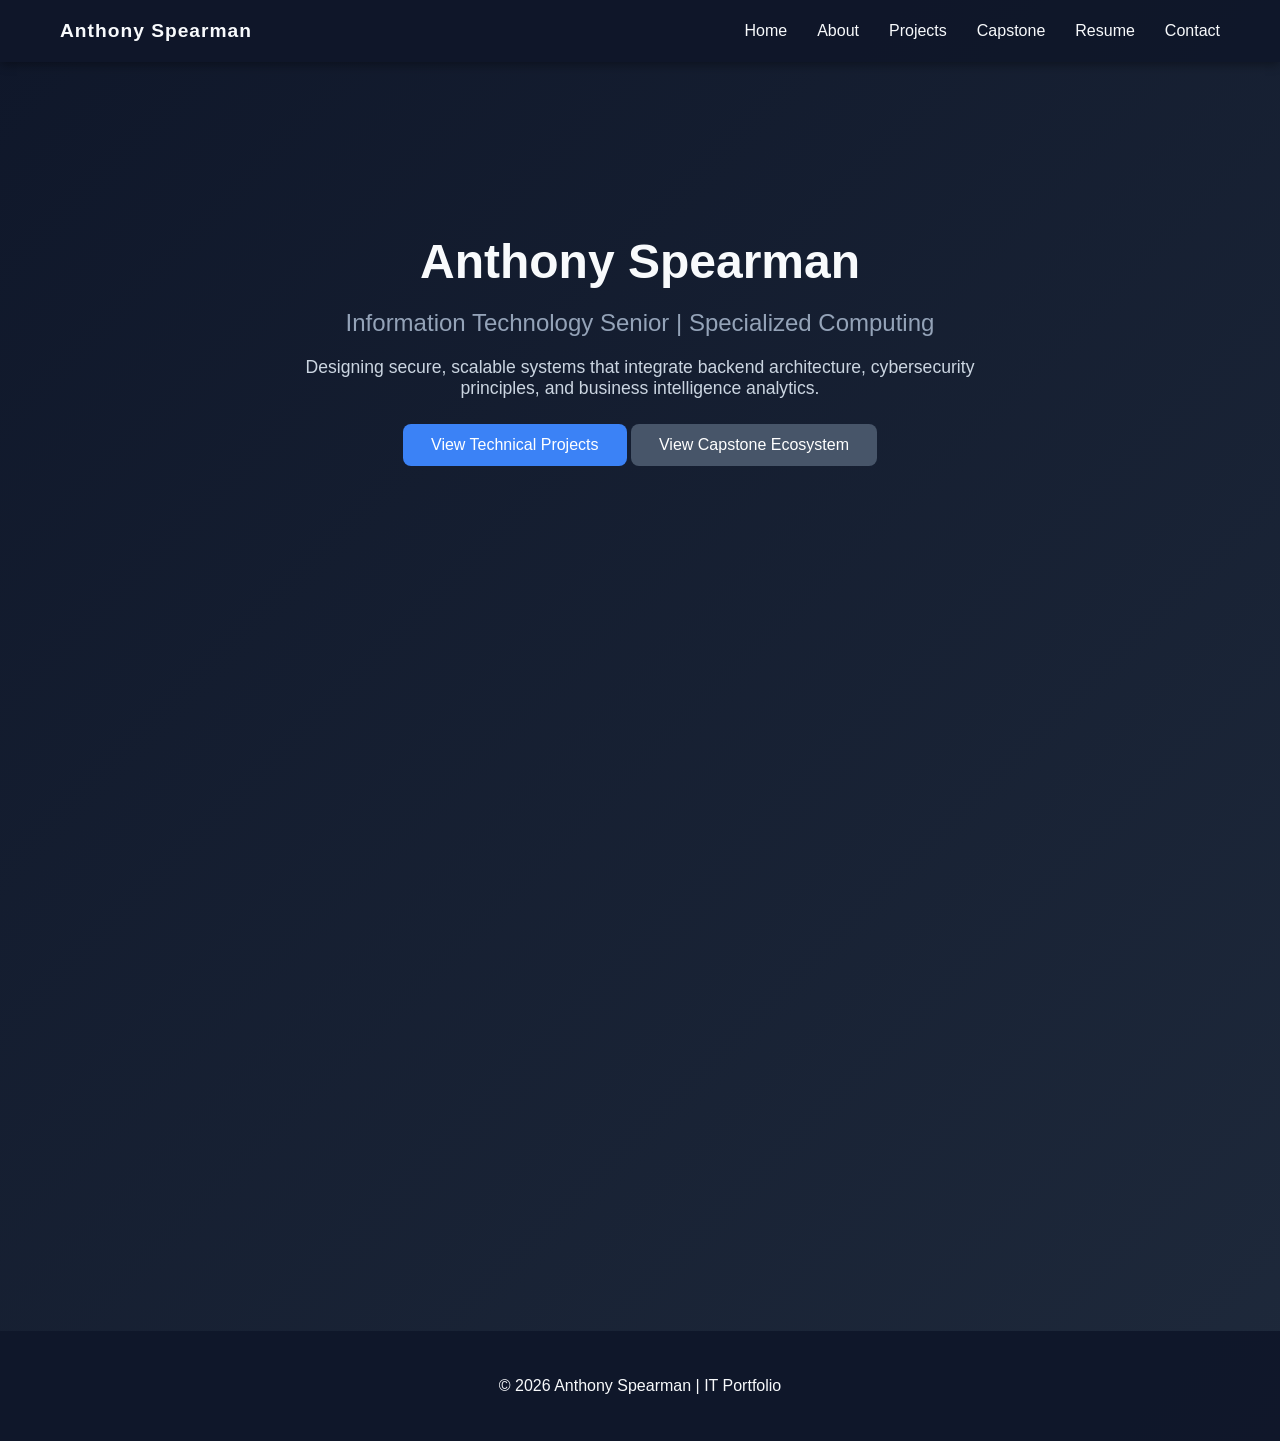
==== index.html @ 05509a3e "Initial portfolio site" ====
<!DOCTYPE html>
<html lang="en">
<head>
<meta charset="UTF-8">
<meta name="viewport" content="width=device-width, initial-scale=1.0">
<title>Anthony Spearman | IT Portfolio</title>
<link rel="stylesheet" href="css/styles.css">
</head>
<script src="js/main.js"></script>
<body>

<nav>
  <div class="logo">Anthony Spearman</div>
  <ul>
    <li><a href="index.html">Home</a></li>
    <li><a href="about.html">About</a></li>
    <li><a href="projects.html">Projects</a></li>
    <li><a href="capstone.html">Capstone</a></li>
    <li><a href="resume.html">Resume</a></li>
    <li><a href="contact.html">Contact</a></li>
  </ul>
</nav>

<header class="hero">
  <h1>Anthony Spearman</h1>
  <h2>Information Technology Senior | Specialized Computing</h2>
  <p>Designing secure, scalable systems that integrate backend architecture, cybersecurity principles, and business intelligence analytics.</p>

  <div class="buttons">
    <a href="projects.html" class="btn">View Technical Projects</a>
    <a href="capstone.html" class="btn secondary">View Capstone Ecosystem</a>
  </div>
</header>

<section class="section reveal">
  <h2>Core Skills</h2>

  <div class="skills">
    <span class="chip">Node.js / Express</span>
    <span class="chip">REST APIs</span>
    <span class="chip">MongoDB / SQL Concepts</span>
    <span class="chip">JWT Authentication</span>
    <span class="chip">Cybersecurity (DFIR / Risk)</span>
    <span class="chip">Business Analytics</span>
    <span class="chip">Project Management (Agile)</span>
    <span class="chip">Systems Thinking</span>
  </div>
</section>

<section class="section reveal">
  <h2>Featured Capstone Ecosystem</h2>
  <p>
    A scalable interactive scavenger platform concept integrating secure authentication,
    completion tracking, CRM-style engagement logging, and analytics dashboards.
  </p>
  <a href="capstone.html" class="btn">Explore Capstone</a>
</section>

<footer>
  <p>© 2026 Anthony Spearman | IT Portfolio</p>
</footer>

</body>
</html>
---- css/styles.css ----
body {
  margin: 0;
  font-family: 'Segoe UI', Tahoma, Geneva, Verdana, sans-serif;
  background: linear-gradient(135deg, #0f172a, #1e293b);
  color: #f8fafc;
}

nav {
  display: flex;
  justify-content: space-between;
  align-items: center;
  padding: 20px 60px;
  background-color: rgba(15, 23, 42, 0.95);
  box-shadow: 0 2px 10px rgba(0,0,0,0.4);
}

nav .logo {
  font-weight: bold;
  font-size: 1.2rem;
  letter-spacing: 1px;
}

nav ul {
  list-style: none;
  display: flex;
  gap: 30px;
  margin: 0;
}

nav a {
  text-decoration: none;
  color: #f8fafc;
  transition: 0.3s;
}

nav a:hover {
  color: #3b82f6;
}

.hero {
  text-align: center;
  padding: 140px 20px;
}

.hero h1 {
  font-size: 3rem;
  margin-bottom: 10px;
}

.hero h2 {
  font-weight: 400;
  margin-bottom: 20px;
  color: #94a3b8;
}

.hero p {
  max-width: 700px;
  margin: auto;
  font-size: 1.1rem;
  color: #cbd5e1;
}

.section {
  padding: 80px 80px;
}

.card {
  background: rgba(30, 41, 59, 0.8);
  padding: 30px;
  margin: 30px 0;
  border-radius: 12px;
  transition: 0.3s;
}

.card:hover {
  transform: translateY(-5px);
  box-shadow: 0 10px 25px rgba(0,0,0,0.5);
}

.btn {
  display: inline-block;
  padding: 12px 28px;
  margin-top: 25px;
  background-color: #3b82f6;
  color: white;
  text-decoration: none;
  border-radius: 8px;
  font-weight: 500;
  transition: 0.3s;
}

.btn:hover {
  background-color: #2563eb;
}

.btn.secondary {
  background-color: #475569;
}

footer {
  text-align: center;
  padding: 30px;
  background-color: rgba(15, 23, 42, 0.95);
  margin-top: 60px;
}
/* Reveal animations */
.reveal {
  opacity: 0;
  transform: translateY(18px);
  transition: opacity 700ms ease, transform 700ms ease;
}

.reveal.show {
  opacity: 1;
  transform: translateY(0);
}
.skills {
  display: flex;
  flex-wrap: wrap;
  gap: 12px;
  margin-top: 20px;
}

.chip {
  background: rgba(59, 130, 246, 0.15);
  border: 1px solid rgba(59, 130, 246, 0.35);
  padding: 10px 14px;
  border-radius: 999px;
  font-size: 0.95rem;
  color: #e2e8f0;
}
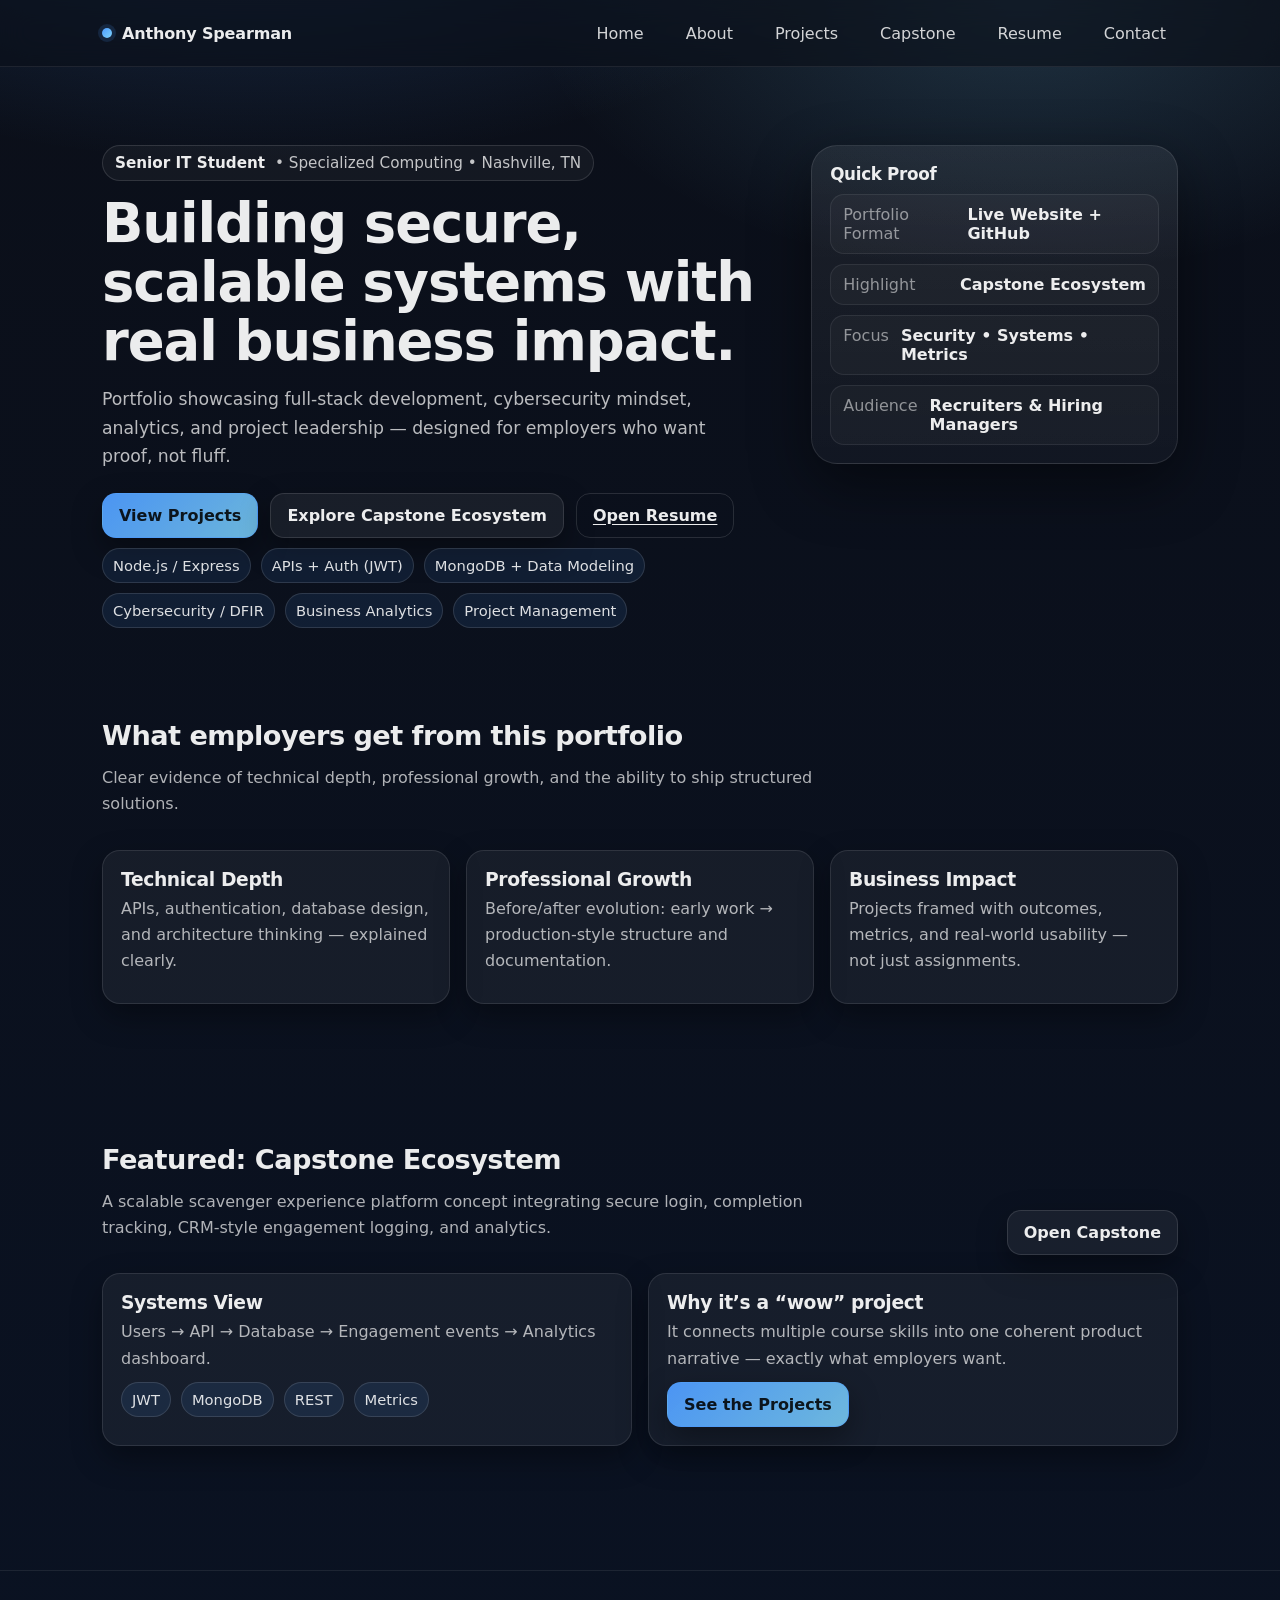
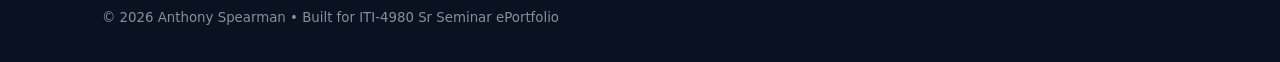
==== commit ff46fc7e: "Apple-level redesign homepage" ====
--- a/index.html
+++ b/index.html
@@ -1,64 +1,137 @@
 <!DOCTYPE html>
 <html lang="en">
 <head>
-<meta charset="UTF-8">
-<meta name="viewport" content="width=device-width, initial-scale=1.0">
-<title>Anthony Spearman | IT Portfolio</title>
-<link rel="stylesheet" href="css/styles.css">
+  <meta charset="UTF-8" />
+  <meta name="viewport" content="width=device-width, initial-scale=1.0"/>
+  <title>Anthony Spearman | IT Portfolio</title>
+  <link rel="stylesheet" href="css/styles.css"/>
 </head>
-<script src="js/main.js"></script>
 <body>
 
 <nav>
-  <div class="logo">Anthony Spearman</div>
-  <ul>
-    <li><a href="index.html">Home</a></li>
-    <li><a href="about.html">About</a></li>
-    <li><a href="projects.html">Projects</a></li>
-    <li><a href="capstone.html">Capstone</a></li>
-    <li><a href="resume.html">Resume</a></li>
-    <li><a href="contact.html">Contact</a></li>
-  </ul>
+  <div class="container navwrap">
+    <div class="logo">
+      <span class="logo-dot"></span>
+      <span>Anthony Spearman</span>
+    </div>
+    <ul class="navlinks">
+      <li><a href="index.html">Home</a></li>
+      <li><a href="about.html">About</a></li>
+      <li><a href="projects.html">Projects</a></li>
+      <li><a href="capstone.html">Capstone</a></li>
+      <li><a href="resume.html">Resume</a></li>
+      <li><a href="contact.html">Contact</a></li>
+    </ul>
+  </div>
 </nav>
 
 <header class="hero">
-  <h1>Anthony Spearman</h1>
-  <h2>Information Technology Senior | Specialized Computing</h2>
-  <p>Designing secure, scalable systems that integrate backend architecture, cybersecurity principles, and business intelligence analytics.</p>
+  <div class="container hero-grid">
+    <div class="reveal">
+      <div class="kicker">
+        <b>Senior IT Student</b> • Specialized Computing • Nashville, TN
+      </div>
 
-  <div class="buttons">
-    <a href="projects.html" class="btn">View Technical Projects</a>
-    <a href="capstone.html" class="btn secondary">View Capstone Ecosystem</a>
+      <h1>Building secure, scalable systems with real business impact.</h1>
+
+      <p class="subtitle">
+        Portfolio showcasing full-stack development, cybersecurity mindset, analytics, and project leadership —
+        designed for employers who want proof, not fluff.
+      </p>
+
+      <div class="cta">
+        <a class="btn primary" href="projects.html">View Projects</a>
+        <a class="btn" href="capstone.html">Explore Capstone Ecosystem</a>
+        <a class="btn ghost under" href="resume.html">Open Resume</a>
+      </div>
+
+      <div class="badges">
+        <span class="badge">Node.js / Express</span>
+        <span class="badge">APIs + Auth (JWT)</span>
+        <span class="badge">MongoDB + Data Modeling</span>
+        <span class="badge">Cybersecurity / DFIR</span>
+        <span class="badge">Business Analytics</span>
+        <span class="badge">Project Management</span>
+      </div>
+    </div>
+
+    <aside class="hero-card reveal">
+      <h3>Quick Proof</h3>
+      <div class="meta">
+        <div class="meta-row"><span>Portfolio Format</span><b>Live Website + GitHub</b></div>
+        <div class="meta-row"><span>Highlight</span><b>Capstone Ecosystem</b></div>
+        <div class="meta-row"><span>Focus</span><b>Security • Systems • Metrics</b></div>
+        <div class="meta-row"><span>Audience</span><b>Recruiters & Hiring Managers</b></div>
+      </div>
+    </aside>
   </div>
 </header>
 
-<section class="section reveal">
-  <h2>Core Skills</h2>
+<section class="section compact">
+  <div class="container">
+    <div class="head reveal">
+      <div>
+        <h2>What employers get from this portfolio</h2>
+        <p>Clear evidence of technical depth, professional growth, and the ability to ship structured solutions.</p>
+      </div>
+    </div>
 
-  <div class="skills">
-    <span class="chip">Node.js / Express</span>
-    <span class="chip">REST APIs</span>
-    <span class="chip">MongoDB / SQL Concepts</span>
-    <span class="chip">JWT Authentication</span>
-    <span class="chip">Cybersecurity (DFIR / Risk)</span>
-    <span class="chip">Business Analytics</span>
-    <span class="chip">Project Management (Agile)</span>
-    <span class="chip">Systems Thinking</span>
+    <div class="grid cols-3">
+      <div class="card reveal">
+        <h3>Technical Depth</h3>
+        <p>APIs, authentication, database design, and architecture thinking — explained clearly.</p>
+      </div>
+      <div class="card reveal">
+        <h3>Professional Growth</h3>
+        <p>Before/after evolution: early work → production-style structure and documentation.</p>
+      </div>
+      <div class="card reveal">
+        <h3>Business Impact</h3>
+        <p>Projects framed with outcomes, metrics, and real-world usability — not just assignments.</p>
+      </div>
+    </div>
   </div>
 </section>
 
-<section class="section reveal">
-  <h2>Featured Capstone Ecosystem</h2>
-  <p>
-    A scalable interactive scavenger platform concept integrating secure authentication,
-    completion tracking, CRM-style engagement logging, and analytics dashboards.
-  </p>
-  <a href="capstone.html" class="btn">Explore Capstone</a>
+<section class="section">
+  <div class="container">
+    <div class="head reveal">
+      <div>
+        <h2>Featured: Capstone Ecosystem</h2>
+        <p>
+          A scalable scavenger experience platform concept integrating secure login,
+          completion tracking, CRM-style engagement logging, and analytics.
+        </p>
+      </div>
+      <a class="btn" href="capstone.html">Open Capstone</a>
+    </div>
+
+    <div class="grid cols-2">
+      <div class="card reveal">
+        <h3>Systems View</h3>
+        <p>Users → API → Database → Engagement events → Analytics dashboard.</p>
+        <div class="badges">
+          <span class="badge">JWT</span>
+          <span class="badge">MongoDB</span>
+          <span class="badge">REST</span>
+          <span class="badge">Metrics</span>
+        </div>
+      </div>
+      <div class="card reveal">
+        <h3>Why it’s a “wow” project</h3>
+        <p>It connects multiple course skills into one coherent product narrative — exactly what employers want.</p>
+        <a class="btn primary" href="projects.html">See the Projects</a>
+      </div>
+    </div>
+  </div>
 </section>
 
 <footer>
-  <p>© 2026 Anthony Spearman | IT Portfolio</p>
+  <div class="container">
+    <small>© 2026 Anthony Spearman • Built for ITI-4980 Sr Seminar ePortfolio</small>
+  </div>
 </footer>
 
+<script src="js/main.js"></script>
 </body>
 </html>
--- a/css/styles.css
+++ b/css/styles.css
@@ -1,131 +1,256 @@
-body {
-  margin: 0;
-  font-family: 'Segoe UI', Tahoma, Geneva, Verdana, sans-serif;
-  background: linear-gradient(135deg, #0f172a, #1e293b);
-  color: #f8fafc;
-}
-
-nav {
-  display: flex;
-  justify-content: space-between;
-  align-items: center;
-  padding: 20px 60px;
-  background-color: rgba(15, 23, 42, 0.95);
-  box-shadow: 0 2px 10px rgba(0,0,0,0.4);
-}
-
-nav .logo {
-  font-weight: bold;
-  font-size: 1.2rem;
-  letter-spacing: 1px;
-}
-
-nav ul {
-  list-style: none;
-  display: flex;
-  gap: 30px;
-  margin: 0;
-}
-
-nav a {
-  text-decoration: none;
-  color: #f8fafc;
-  transition: 0.3s;
-}
-
-nav a:hover {
-  color: #3b82f6;
-}
-
-.hero {
-  text-align: center;
-  padding: 140px 20px;
-}
-
-.hero h1 {
-  font-size: 3rem;
-  margin-bottom: 10px;
-}
-
-.hero h2 {
-  font-weight: 400;
-  margin-bottom: 20px;
-  color: #94a3b8;
-}
-
-.hero p {
-  max-width: 700px;
-  margin: auto;
-  font-size: 1.1rem;
-  color: #cbd5e1;
-}
-
-.section {
-  padding: 80px 80px;
-}
-
-.card {
-  background: rgba(30, 41, 59, 0.8);
-  padding: 30px;
-  margin: 30px 0;
+/* ====== Apple-ish Design System (clean, spacious, premium) ====== */
+
+:root{
+  --bg: #0b0f19;
+  --bg2:#0a1222;
+  --panel: rgba(255,255,255,0.06);
+  --panel2: rgba(255,255,255,0.08);
+  --stroke: rgba(255,255,255,0.12);
+  --text: rgba(255,255,255,0.92);
+  --muted: rgba(255,255,255,0.68);
+  --muted2: rgba(255,255,255,0.52);
+  --accent: #4f9cff;
+  --accent2:#7dd3fc;
+  --shadow: 0 20px 60px rgba(0,0,0,0.45);
+  --shadow2: 0 12px 30px rgba(0,0,0,0.35);
+  --radius: 18px;
+  --radius2: 26px;
+  --max: 1120px;
+}
+
+/* Base */
+*{ box-sizing:border-box; }
+html{ scroll-behavior:smooth; }
+body{
+  margin:0;
+  font-family: ui-sans-serif, system-ui, -apple-system, Segoe UI, Roboto, Helvetica, Arial, "Apple Color Emoji","Segoe UI Emoji";
+  color: var(--text);
+  background:
+    radial-gradient(1200px 600px at 20% -10%, rgba(79,156,255,0.25), transparent 55%),
+    radial-gradient(900px 500px at 80% 0%, rgba(125,211,252,0.18), transparent 55%),
+    linear-gradient(180deg, var(--bg), var(--bg2));
+  min-height:100vh;
+}
+
+/* Layout helpers */
+.container{
+  width:100%;
+  max-width: var(--max);
+  margin:0 auto;
+  padding: 0 22px;
+}
+.section{
+  padding: 84px 0;
+}
+.section.compact{ padding: 56px 0; }
+
+h1,h2,h3{ margin:0 0 14px; letter-spacing:-0.02em; }
+p{ margin:0 0 14px; color: var(--muted); line-height:1.65; }
+small{ color: var(--muted2); }
+
+a{ color:inherit; text-decoration:none; }
+a.under{ text-decoration: underline; text-underline-offset: 3px; }
+
+/* Nav */
+nav{
+  position: sticky;
+  top:0;
+  z-index: 50;
+  background: rgba(10, 15, 25, 0.62);
+  backdrop-filter: blur(14px);
+  border-bottom: 1px solid rgba(255,255,255,0.08);
+}
+.navwrap{
+  display:flex;
+  align-items:center;
+  justify-content:space-between;
+  height: 66px;
+}
+.logo{
+  display:flex;
+  align-items:center;
+  gap:10px;
+  font-weight: 650;
+  letter-spacing: -0.01em;
+}
+.logo-dot{
+  width:10px; height:10px; border-radius:999px;
+  background: linear-gradient(135deg, var(--accent), var(--accent2));
+  box-shadow: 0 0 0 4px rgba(79,156,255,0.14);
+}
+.navlinks{
+  list-style:none;
+  display:flex;
+  gap: 18px;
+  margin:0; padding:0;
+}
+.navlinks a{
+  padding: 10px 12px;
   border-radius: 12px;
-  transition: 0.3s;
-}
-
-.card:hover {
-  transform: translateY(-5px);
-  box-shadow: 0 10px 25px rgba(0,0,0,0.5);
-}
-
-.btn {
-  display: inline-block;
-  padding: 12px 28px;
-  margin-top: 25px;
-  background-color: #3b82f6;
-  color: white;
-  text-decoration: none;
-  border-radius: 8px;
-  font-weight: 500;
-  transition: 0.3s;
-}
-
-.btn:hover {
-  background-color: #2563eb;
-}
-
-.btn.secondary {
-  background-color: #475569;
-}
-
-footer {
-  text-align: center;
-  padding: 30px;
-  background-color: rgba(15, 23, 42, 0.95);
-  margin-top: 60px;
-}
+  color: rgba(255,255,255,0.82);
+  transition: 180ms ease;
+}
+.navlinks a:hover{
+  background: rgba(255,255,255,0.06);
+  color: rgba(255,255,255,0.96);
+}
+
+/* Hero */
+.hero{
+  padding: 78px 0 36px;
+}
+.hero-grid{
+  display:grid;
+  grid-template-columns: 1.3fr 0.7fr;
+  gap: 28px;
+  align-items: start;
+}
+.kicker{
+  display:inline-flex;
+  align-items:center;
+  gap:10px;
+  padding: 8px 12px;
+  border: 1px solid var(--stroke);
+  background: rgba(255,255,255,0.04);
+  border-radius: 999px;
+  color: rgba(255,255,255,0.75);
+  font-size: 0.95rem;
+}
+.kicker b{ color: rgba(255,255,255,0.92); }
+.hero h1{
+  font-size: clamp(2.3rem, 4.6vw, 3.4rem);
+  line-height: 1.08;
+  margin-top: 14px;
+}
+.hero .subtitle{
+  font-size: 1.08rem;
+  color: rgba(255,255,255,0.72);
+  max-width: 58ch;
+}
+.cta{
+  display:flex;
+  gap:12px;
+  margin-top: 22px;
+  flex-wrap: wrap;
+}
+.btn{
+  display:inline-flex;
+  align-items:center;
+  justify-content:center;
+  gap:10px;
+  padding: 12px 16px;
+  border-radius: 14px;
+  border: 1px solid rgba(255,255,255,0.12);
+  background: rgba(255,255,255,0.06);
+  box-shadow: var(--shadow2);
+  transition: 200ms ease;
+  font-weight: 560;
+}
+.btn:hover{
+  transform: translateY(-1px);
+  background: rgba(255,255,255,0.09);
+}
+.btn.primary{
+  border: 1px solid rgba(79,156,255,0.45);
+  background: linear-gradient(135deg, rgba(79,156,255,0.95), rgba(125,211,252,0.85));
+  color: rgba(0,0,0,0.88);
+}
+.btn.primary:hover{
+  filter: brightness(1.03);
+}
+.btn.ghost{
+  background: transparent;
+  box-shadow:none;
+}
+.hero-card{
+  border: 1px solid rgba(255,255,255,0.10);
+  background: linear-gradient(180deg, rgba(255,255,255,0.07), rgba(255,255,255,0.03));
+  border-radius: var(--radius2);
+  box-shadow: var(--shadow);
+  padding: 18px;
+}
+.hero-card h3{ font-size: 1.05rem; margin-bottom:10px; }
+.meta{
+  display:grid;
+  gap:10px;
+}
+.meta-row{
+  display:flex;
+  justify-content:space-between;
+  gap:12px;
+  padding: 10px 12px;
+  border-radius: 14px;
+  border: 1px solid rgba(255,255,255,0.08);
+  background: rgba(255,255,255,0.03);
+}
+.meta-row span{ color: var(--muted2); }
+.meta-row b{ color: rgba(255,255,255,0.92); font-weight: 600; }
+
+/* Cards / grids */
+.grid{
+  display:grid;
+  gap: 16px;
+}
+.grid.cols-3{ grid-template-columns: repeat(3, 1fr); }
+.grid.cols-2{ grid-template-columns: repeat(2, 1fr); }
+
+.card{
+  border: 1px solid rgba(255,255,255,0.10);
+  background: rgba(255,255,255,0.05);
+  border-radius: var(--radius);
+  padding: 18px;
+  box-shadow: var(--shadow2);
+  transition: 220ms ease;
+}
+.card:hover{
+  transform: translateY(-2px);
+  background: rgba(255,255,255,0.07);
+}
+.card h3{ margin-bottom: 6px; }
+.card p{ margin-bottom: 10px; }
+
+.badges{
+  display:flex;
+  flex-wrap:wrap;
+  gap:10px;
+  margin-top: 10px;
+}
+.badge{
+  padding: 8px 10px;
+  border-radius: 999px;
+  border: 1px solid rgba(255,255,255,0.12);
+  background: rgba(79,156,255,0.10);
+  color: rgba(255,255,255,0.86);
+  font-size: 0.92rem;
+}
+
+/* Section header */
+.head{
+  display:flex;
+  align-items:flex-end;
+  justify-content:space-between;
+  gap: 18px;
+  margin-bottom: 18px;
+}
+.head h2{ font-size: 1.7rem; }
+.head p{ max-width: 70ch; }
+
 /* Reveal animations */
-.reveal {
-  opacity: 0;
-  transform: translateY(18px);
-  transition: opacity 700ms ease, transform 700ms ease;
-}
-
-.reveal.show {
-  opacity: 1;
-  transform: translateY(0);
-}
-.skills {
-  display: flex;
-  flex-wrap: wrap;
-  gap: 12px;
-  margin-top: 20px;
-}
-
-.chip {
-  background: rgba(59, 130, 246, 0.15);
-  border: 1px solid rgba(59, 130, 246, 0.35);
-  padding: 10px 14px;
-  border-radius: 999px;
-  font-size: 0.95rem;
-  color: #e2e8f0;
+.reveal{ opacity:0; transform: translateY(18px); transition: opacity 700ms ease, transform 700ms ease; }
+.reveal.show{ opacity:1; transform: translateY(0); }
+
+/* Footer */
+footer{
+  border-top: 1px solid rgba(255,255,255,0.08);
+  padding: 36px 0;
+  margin-top: 40px;
+  color: var(--muted2);
+}
+
+/* Responsive */
+@media (max-width: 920px){
+  .hero-grid{ grid-template-columns: 1fr; }
+  .grid.cols-3{ grid-template-columns: 1fr; }
+  .grid.cols-2{ grid-template-columns: 1fr; }
+  .section{ padding: 64px 0; }
 }
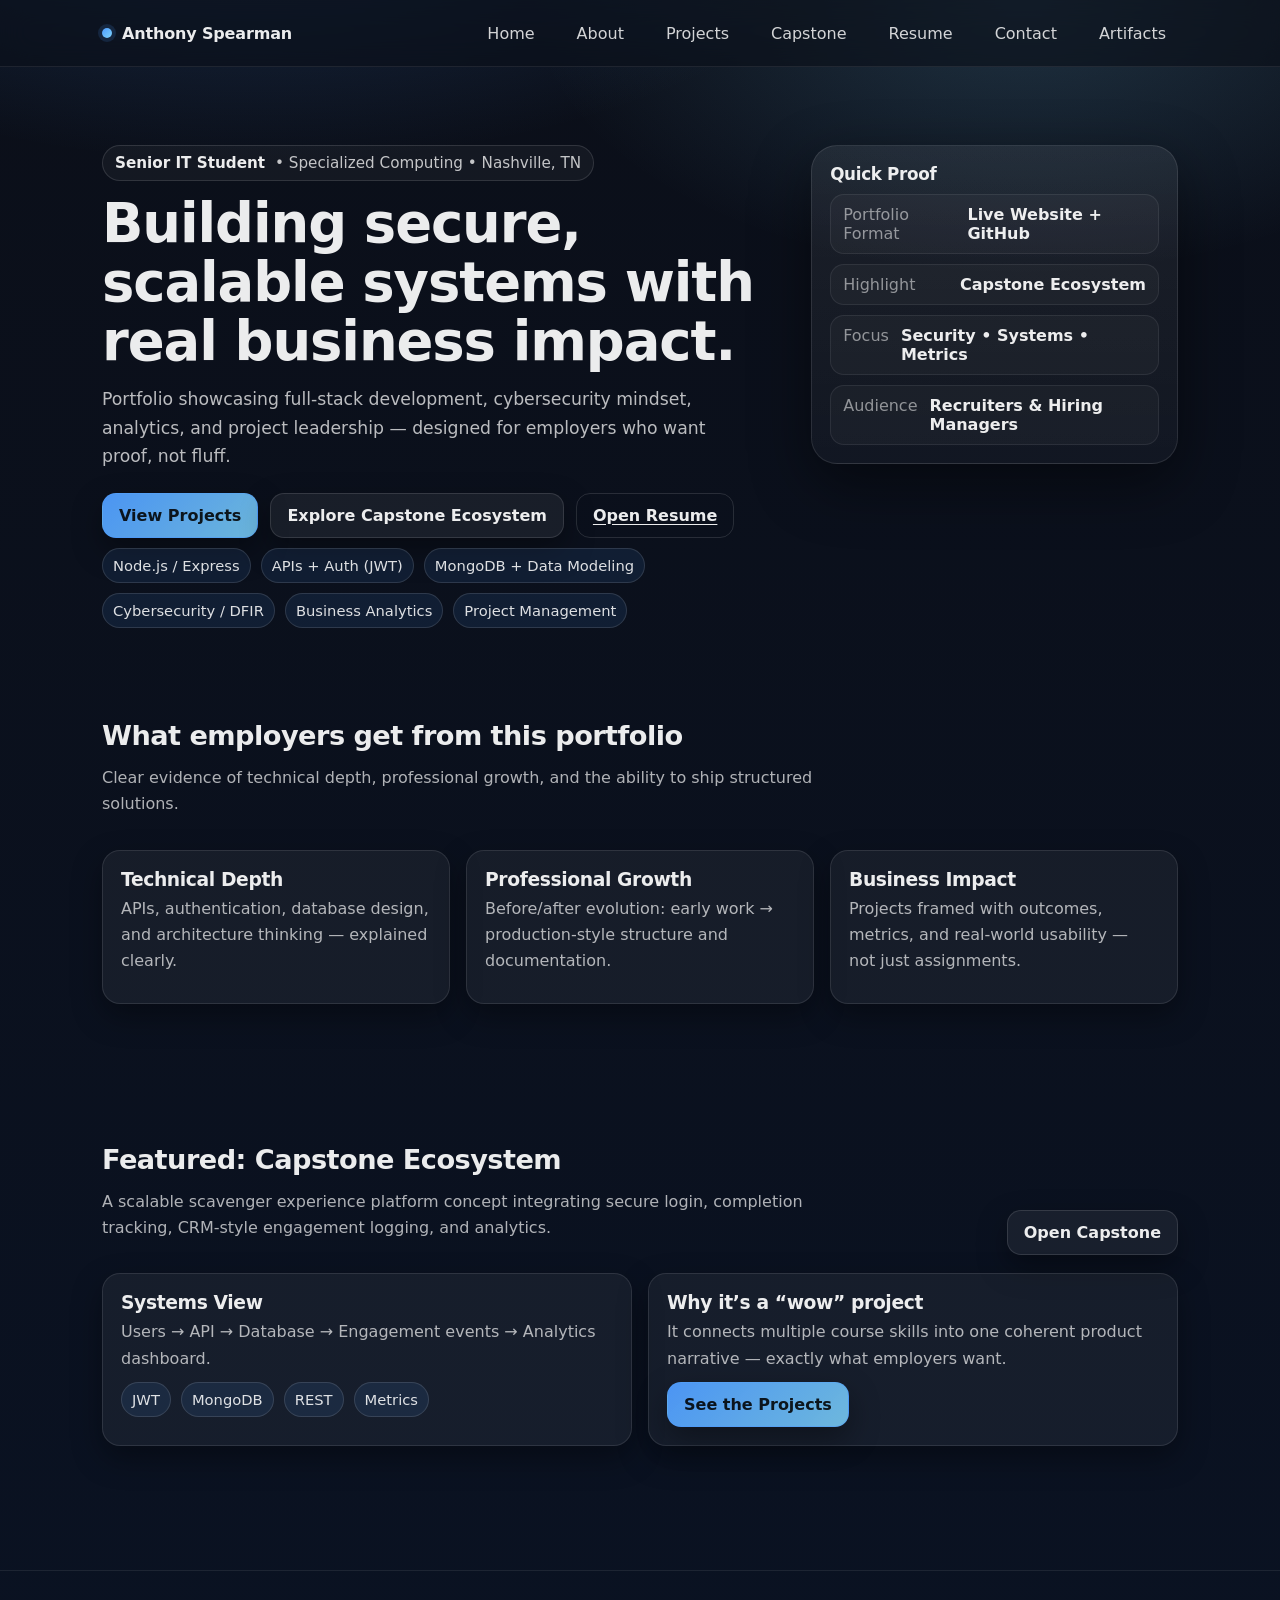
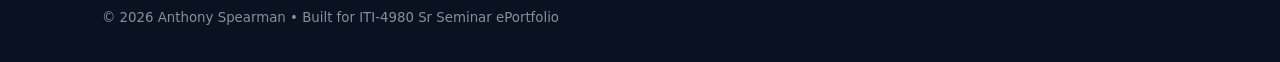
==== commit 85157dd1: "Add technical demo report and slides and update artifacts links" ====
--- a/index.html
+++ b/index.html
@@ -21,11 +21,13 @@
       <li><a href="capstone.html">Capstone</a></li>
       <li><a href="resume.html">Resume</a></li>
       <li><a href="contact.html">Contact</a></li>
+      <li><a href="artifacts.html">Artifacts</a></li>
     </ul>
   </div>
 </nav>
 
 <header class="hero">
+    
   <div class="container hero-grid">
     <div class="reveal">
       <div class="kicker">
@@ -132,6 +134,6 @@
   </div>
 </footer>
 
-<script src="js/main.js"></script>
+<script src="js/main.js" defer></script>
 </body>
 </html>
--- a/css/styles.css
+++ b/css/styles.css
@@ -253,4 +253,284 @@
   .grid.cols-3{ grid-template-columns: 1fr; }
   .grid.cols-2{ grid-template-columns: 1fr; }
   .section{ padding: 64px 0; }
-}+}
+
+/* ===== Mobile Nav Add-on (append at very bottom) ===== */
+
+.navbtn{
+  display:none;
+  border: 1px solid rgba(255,255,255,0.12);
+  background: rgba(255,255,255,0.06);
+  border-radius: 14px;
+  padding: 10px 12px;
+  box-shadow: var(--shadow2);
+  cursor: pointer;
+}
+
+.navbtn .bar{
+  display:block;
+  width: 20px;
+  height: 2px;
+  background: rgba(255,255,255,0.9);
+  margin: 4px 0;
+  border-radius: 2px;
+}
+
+@media (max-width: 920px){
+  /* show hamburger */
+  .navbtn{ display:inline-flex; align-items:center; justify-content:center; }
+
+  /* turn navlinks into dropdown panel */
+  .navlinks{
+    display:none;                 /* closed by default */
+    position:absolute;
+    right: 22px;
+    top: 74px;                    /* below the sticky nav */
+    flex-direction:column;
+    gap: 10px;
+    padding: 12px;
+    width: min(260px, 92vw);
+
+    border: 1px solid rgba(255,255,255,0.10);
+    background: rgba(10, 15, 25, 0.94);
+    backdrop-filter: blur(14px);
+    border-radius: 18px;
+    box-shadow: var(--shadow);
+  }
+
+  /* open state */
+  .navlinks.open{ display:flex; }
+}
+
+@media (max-width: 900px){
+  .nav-toggle{ display:inline-flex; }
+
+  .nav-links{
+    display:none;
+    position:absolute;
+    right:4%;
+    top:64px;
+    flex-direction:column;
+    gap:10px;
+    padding:12px;
+    min-width:210px;
+
+    background: rgba(10, 15, 25, 0.94);
+    border: 1px solid rgba(255,255,255,0.10);
+    border-radius: 16px;
+    backdrop-filter: blur(14px);
+    box-shadow: 0 20px 60px rgba(0,0,0,0.45);
+  }
+
+  .nav-links.open{ display:flex; }
+}
+
+.navlinks a.active {
+  opacity: 1;
+  font-weight: 600;
+  border-bottom: 2px solid currentColor;
+}
+
+.codeblock {
+  overflow-x: auto;
+  border-radius: 18px;
+  padding: 16px;
+  border: 1px solid rgba(255,255,255,0.08);
+  background: rgba(255,255,255,0.04);
+}
+
+.codeblock code {
+  font-family: ui-monospace, SFMono-Regular, Menlo, Monaco, Consolas, "Liberation Mono", "Courier New", monospace;
+  font-size: 0.92rem;
+  line-height: 1.45;
+  display: block;
+  white-space: pre;
+}
+
+.form .field { margin-top: 14px; }
+.form label { display: block; font-weight: 600; margin-bottom: 6px; opacity: .9; }
+
+.form input,
+.form textarea {
+  width: 100%;
+  padding: 12px 14px;
+  border-radius: 14px;
+  border: 1px solid rgba(255,255,255,0.10);
+  background: rgba(255,255,255,0.04);
+  color: inherit;
+  outline: none;
+}
+
+.form input:focus,
+.form textarea:focus {
+  border-color: rgba(255,255,255,0.22);
+  background: rgba(255,255,255,0.06);
+}
+
+/* --- Capstone polish additions --- */
+
+.hero-capstone {
+  position: relative;
+  overflow: hidden;
+}
+
+.hero-capstone::before {
+  content: "";
+  position: absolute;
+  inset: -120px -120px auto -120px;
+  height: 340px;
+  background: radial-gradient(closest-side, rgba(255,255,255,0.14), rgba(255,255,255,0));
+  pointer-events: none;
+}
+
+.callout {
+  border: 1px solid rgba(255,255,255,0.12);
+  background: rgba(255,255,255,0.04);
+  padding: 1rem 1rem;
+  border-radius: 16px;
+}
+
+.muted {
+  opacity: 0.8;
+}
+
+.mini-kpis {
+  display: grid;
+  grid-template-columns: repeat(3, minmax(0, 1fr));
+  gap: .75rem;
+  margin-top: 1rem;
+}
+
+.kpi {
+  border: 1px solid rgba(255,255,255,0.10);
+  background: rgba(255,255,255,0.03);
+  border-radius: 16px;
+  padding: .85rem .85rem;
+}
+
+.kpi-top { font-size: .85rem; opacity: .8; }
+.kpi-num { font-size: 1.15rem; font-weight: 700; margin-top: .25rem; }
+.kpi-sub { font-size: .85rem; opacity: .75; margin-top: .15rem; }
+
+.kpi-big {
+  font-size: 2rem;
+  font-weight: 800;
+  letter-spacing: -0.02em;
+  margin-top: .5rem;
+}
+
+/* Architecture diagram */
+.arch-wrap {
+  border: 1px solid rgba(255,255,255,0.10);
+  background: rgba(255,255,255,0.03);
+  border-radius: 20px;
+  padding: 1rem;
+  overflow: hidden;
+}
+
+.arch-svg {
+  width: 100%;
+  height: auto;
+  display: block;
+}
+
+.arch-box {
+  fill: rgba(255,255,255,0.06);
+  stroke: rgba(255,255,255,0.10);
+  stroke-width: 1.25;
+}
+
+.arch-mini {
+  fill: rgba(0,0,0,0.10);
+  stroke: rgba(255,255,255,0.10);
+  stroke-width: 1.25;
+}
+
+.arch-title {
+  font-size: 18px;
+  font-weight: 800;
+  fill: rgba(255,255,255,0.92);
+}
+
+.arch-sub {
+  font-size: 14px;
+  fill: rgba(255,255,255,0.78);
+}
+
+.arch-mini-title {
+  font-size: 14px;
+  font-weight: 800;
+  fill: rgba(255,255,255,0.92);
+}
+
+.arch-mini-sub {
+  font-size: 12px;
+  fill: rgba(255,255,255,0.78);
+}
+
+.arch-arrow {
+  stroke: rgba(255,255,255,0.65);
+  stroke-width: 3;
+  fill: none;
+  marker-end: none;
+  stroke-linecap: round;
+}
+
+.arch-foot {
+  font-size: 13px;
+  fill: rgba(255,255,255,0.72);
+}
+
+/* Screenshot tiles */
+.shot {
+  display: block;
+  text-decoration: none;
+  color: inherit;
+  border: 1px solid rgba(255,255,255,0.10);
+  background: rgba(255,255,255,0.03);
+  border-radius: 20px;
+  padding: 1rem;
+  transition: transform .18s ease, background .18s ease, border-color .18s ease;
+}
+
+.shot:hover {
+  transform: translateY(-3px);
+  background: rgba(255,255,255,0.05);
+  border-color: rgba(255,255,255,0.16);
+}
+
+.shot-top {
+  display: flex;
+  align-items: center;
+  justify-content: space-between;
+  gap: .75rem;
+  margin-bottom: .75rem;
+}
+
+.pill {
+  font-size: .75rem;
+  padding: .25rem .55rem;
+  border-radius: 999px;
+  border: 1px solid rgba(255,255,255,0.14);
+  background: rgba(255,255,255,0.04);
+  opacity: .9;
+}
+
+.shot-box {
+  border-radius: 16px;
+  border: 1px dashed rgba(255,255,255,0.18);
+  background: rgba(0,0,0,0.12);
+  height: 170px;
+  display: grid;
+  place-items: center;
+  margin-bottom: .75rem;
+}
+
+.shot-placeholder {
+  font-size: .9rem;
+  opacity: .75;
+}
+
+/* Minor layout helpers */
+.mini b { display: inline-block; margin-bottom: .2rem; }
+
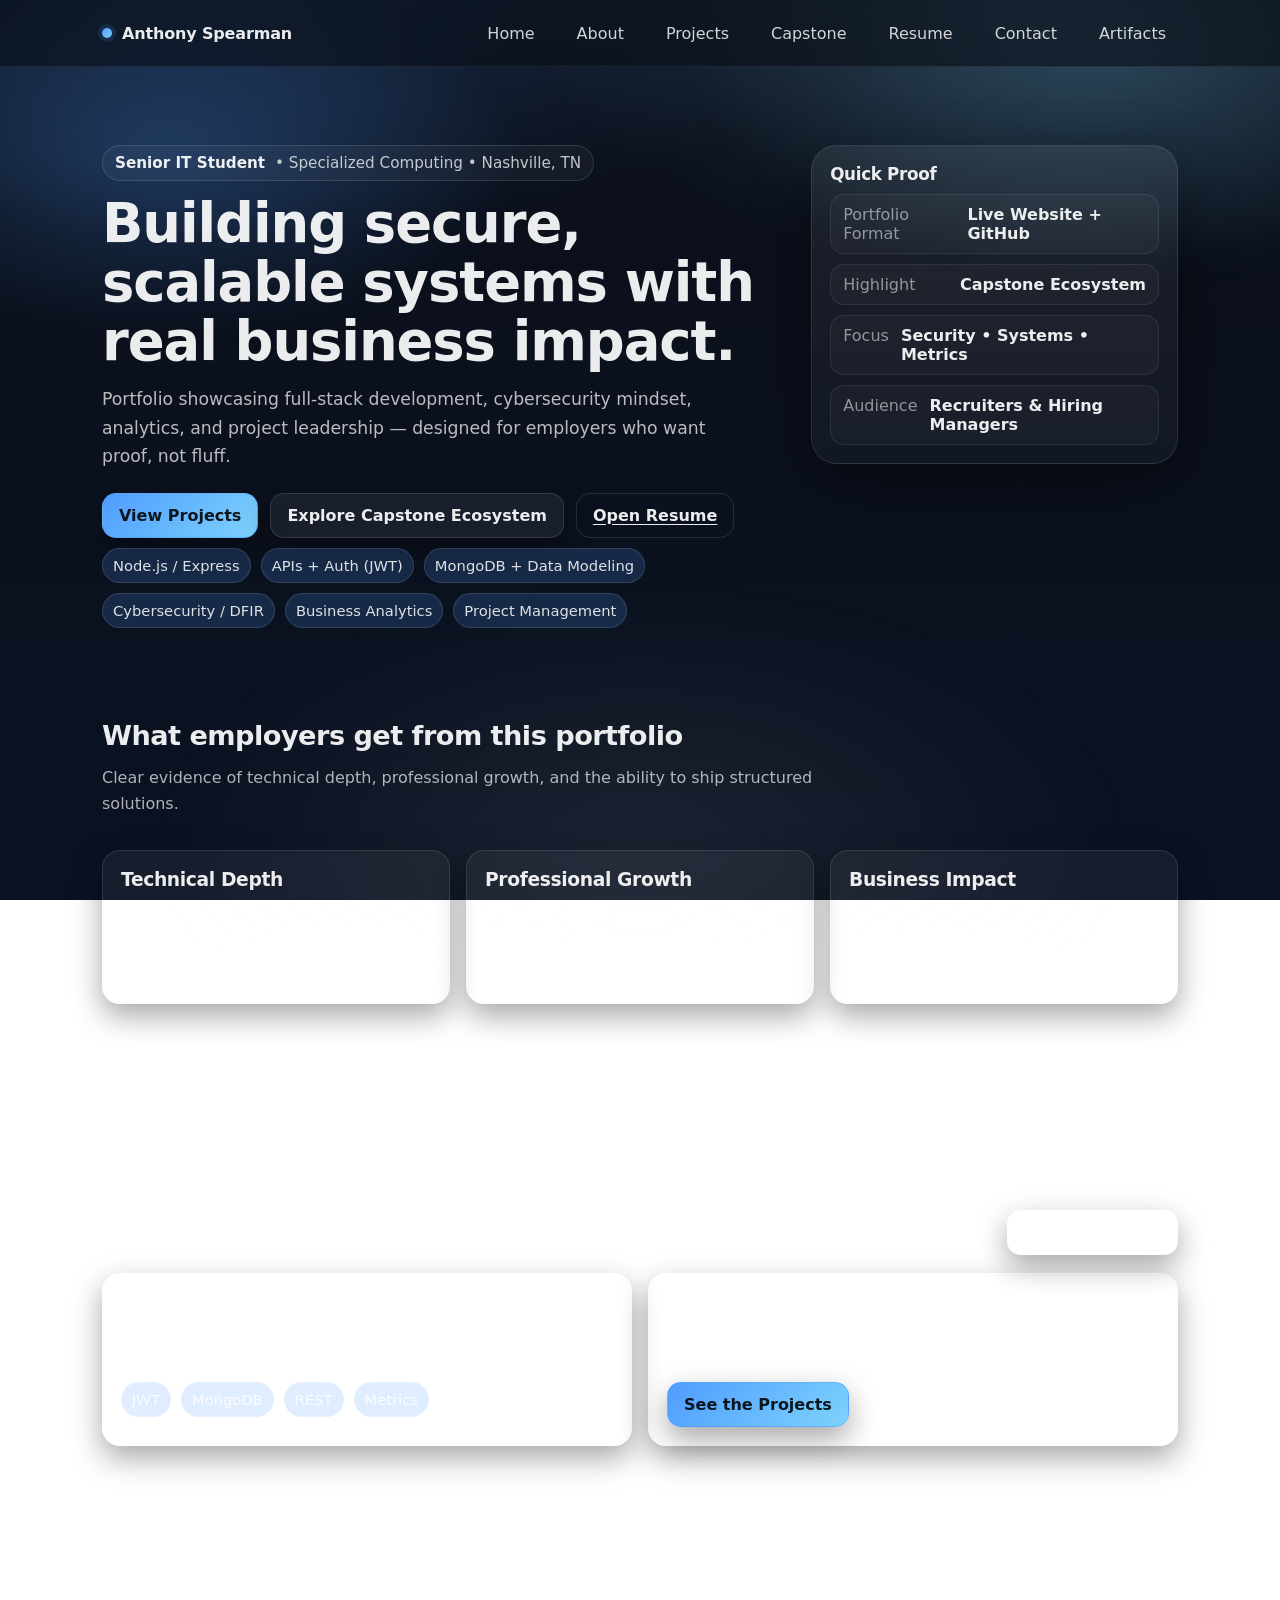
==== commit 9e84bdad: "Add mobile hamburger menu and home link" ====
--- a/index.html
+++ b/index.html
@@ -11,9 +11,16 @@
 <nav>
   <div class="container navwrap">
     <div class="logo">
-      <span class="logo-dot"></span>
-      <span>Anthony Spearman</span>
-    </div>
+  <span class="logo-dot"></span>
+  <a href="index.html" aria-label="Home">Anthony Spearman</a>
+</div>
+
+<button class="navbtn" id="navbtn" aria-label="Open menu">
+  <span class="bar"></span>
+  <span class="bar"></span>
+  <span class="bar"></span>
+</button>
+
     <ul class="navlinks">
       <li><a href="index.html">Home</a></li>
       <li><a href="about.html">About</a></li>
--- a/css/styles.css
+++ b/css/styles.css
@@ -16,6 +16,10 @@
   --radius: 18px;
   --radius2: 26px;
   --max: 1120px;
+    --accentProjects: #a78bfa; /* purple */
+  --accentArtifacts: #22c55e; /* green */
+  --accentCapstone: #f97316;  /* orange */
+  --accentResume: #facc15;    /* gold */
 }
 
 /* Base */
@@ -30,6 +34,32 @@
     radial-gradient(900px 500px at 80% 0%, rgba(125,211,252,0.18), transparent 55%),
     linear-gradient(180deg, var(--bg), var(--bg2));
   min-height:100vh;
+  /* ===== Page Accent Overrides (unique colors) ===== */
+body:has(a.active[href="projects.html"]) { --accent: var(--accentProjects); }
+body:has(a.active[href="artifacts.html"]) { --accent: var(--accentArtifacts); }
+body:has(a.active[href="capstone.html"]) { --accent: var(--accentCapstone); }
+body:has(a.active[href="resume.html"]) { --accent: var(--accentResume); }
+background-attachment: fixed;
+position: relative;
+}
+
+body::after{
+  content:"";
+  position: fixed;
+  inset:-40px;
+  pointer-events:none;
+  z-index:-1;
+  background:
+    radial-gradient(600px 300px at 15% 20%, color-mix(in srgb, var(--accent) 26%, transparent), transparent 60%),
+    radial-gradient(700px 360px at 85% 10%, rgba(125,211,252,0.16), transparent 62%),
+    radial-gradient(800px 420px at 50% 90%, rgba(255,255,255,0.07), transparent 62%);
+  filter: blur(14px);
+  animation: auroraShift 12s ease-in-out infinite alternate;
+}
+
+@keyframes auroraShift{
+  from{ transform: translate3d(-6px, -8px, 0) scale(1); }
+  to  { transform: translate3d(10px, 12px, 0) scale(1.03); }
 }
 
 /* Layout helpers */
@@ -152,7 +182,7 @@
 }
 .btn.primary{
   border: 1px solid rgba(79,156,255,0.45);
-  background: linear-gradient(135deg, rgba(79,156,255,0.95), rgba(125,211,252,0.85));
+  background: linear-gradient(135deg, var(--accent), var(--accent2));
   color: rgba(0,0,0,0.88);
 }
 .btn.primary:hover{
@@ -219,7 +249,7 @@
   padding: 8px 10px;
   border-radius: 999px;
   border: 1px solid rgba(255,255,255,0.12);
-  background: rgba(79,156,255,0.10);
+  background: color-mix(in srgb, var(--accent) 18%, transparent);
   color: rgba(255,255,255,0.86);
   font-size: 0.92rem;
 }
@@ -302,28 +332,7 @@
   .navlinks.open{ display:flex; }
 }
 
-@media (max-width: 900px){
-  .nav-toggle{ display:inline-flex; }
-
-  .nav-links{
-    display:none;
-    position:absolute;
-    right:4%;
-    top:64px;
-    flex-direction:column;
-    gap:10px;
-    padding:12px;
-    min-width:210px;
-
-    background: rgba(10, 15, 25, 0.94);
-    border: 1px solid rgba(255,255,255,0.10);
-    border-radius: 16px;
-    backdrop-filter: blur(14px);
-    box-shadow: 0 20px 60px rgba(0,0,0,0.45);
-  }
-
-  .nav-links.open{ display:flex; }
-}
+
 
 .navlinks a.active {
   opacity: 1;
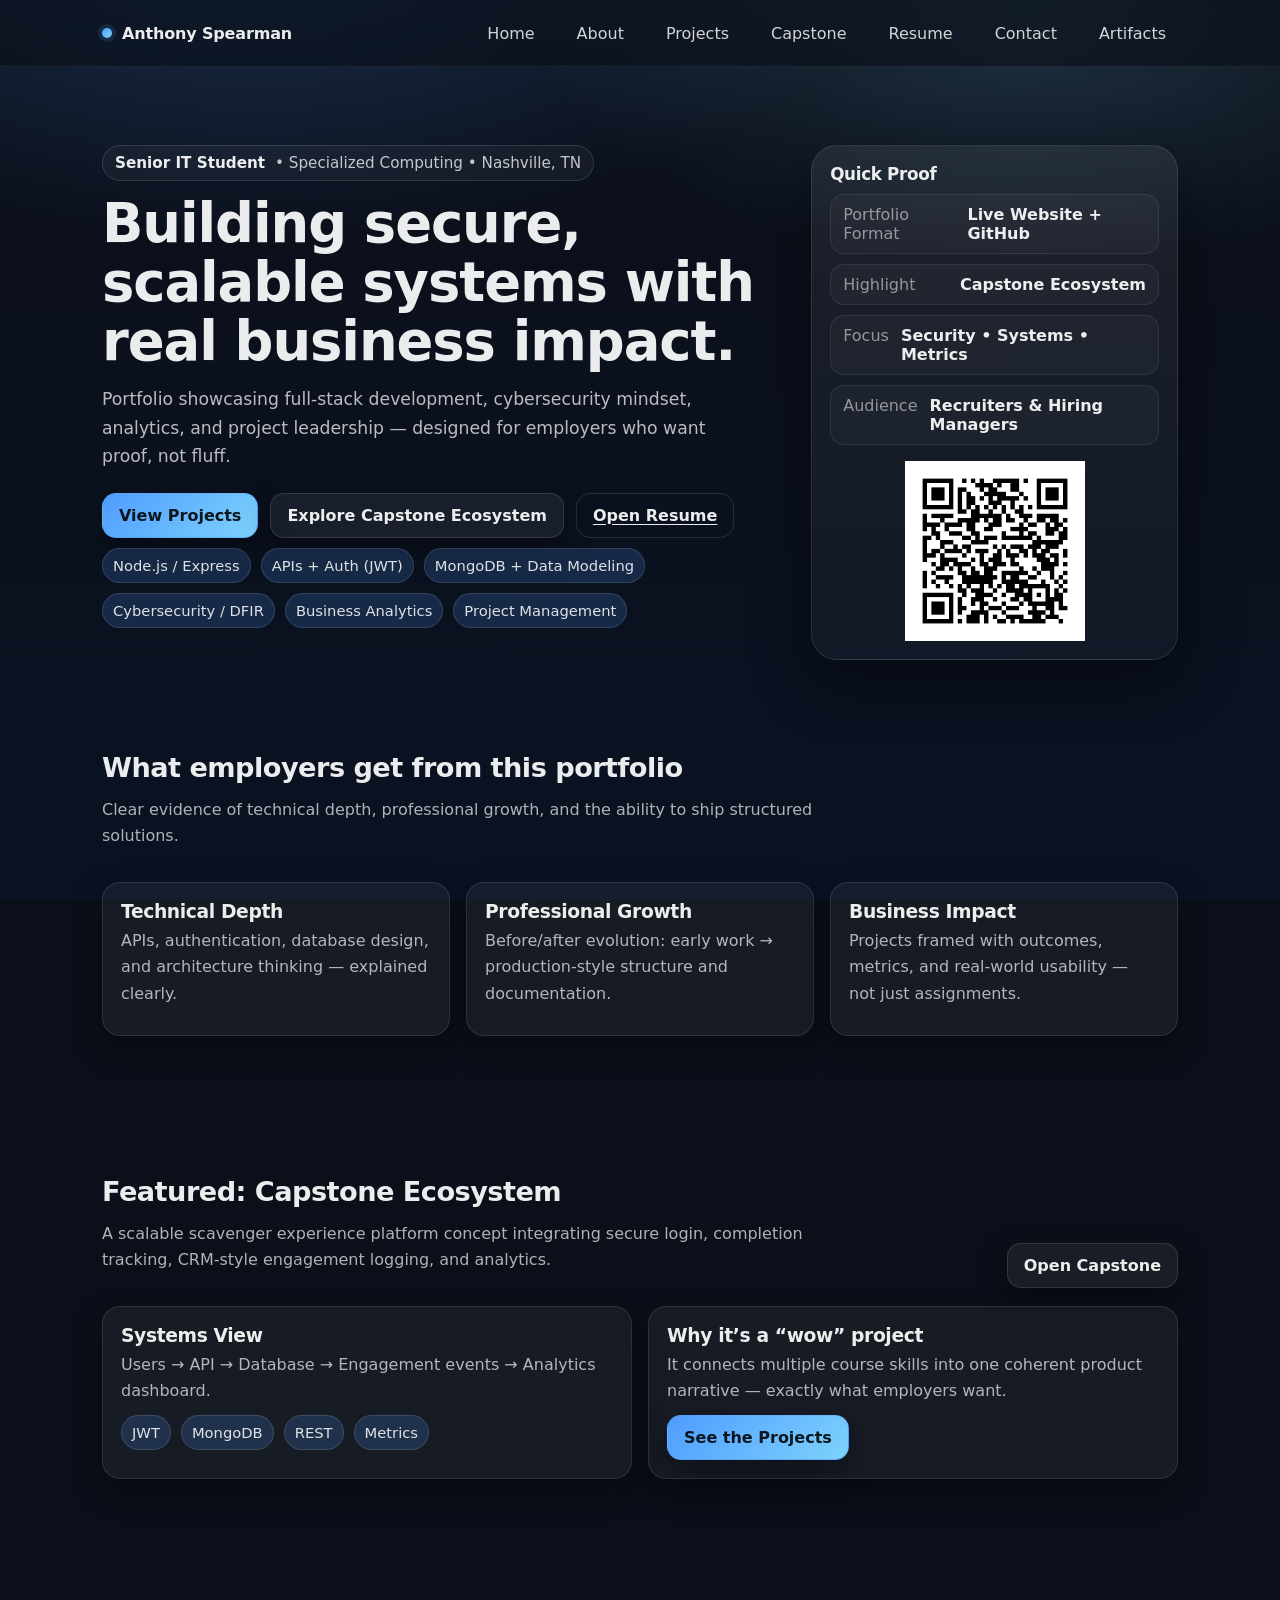
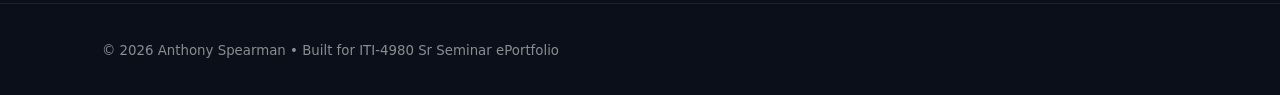
==== commit 57c39af7: "Add portfolio QR code" ====
--- a/index.html
+++ b/index.html
@@ -72,6 +72,7 @@
         <div class="meta-row"><span>Focus</span><b>Security • Systems • Metrics</b></div>
         <div class="meta-row"><span>Audience</span><b>Recruiters & Hiring Managers</b></div>
       </div>
+      <img src="assets/img/portfolio-qr.png" alt="Portfolio QR Code" width="180">
     </aside>
   </div>
 </header>
--- a/css/styles.css
+++ b/css/styles.css
@@ -41,6 +41,7 @@
 body:has(a.active[href="resume.html"]) { --accent: var(--accentResume); }
 background-attachment: fixed;
 position: relative;
+overflow-x: hidden;
 }
 
 body::after{
@@ -57,6 +58,12 @@
   animation: auroraShift 12s ease-in-out infinite alternate;
 }
 
+body::after {
+  will-change: transform;
+  backface-visibility: hidden;
+  transform: translateZ(0);
+}
+
 @keyframes auroraShift{
   from{ transform: translate3d(-6px, -8px, 0) scale(1); }
   to  { transform: translate3d(10px, 12px, 0) scale(1.03); }
@@ -216,6 +223,11 @@
 .meta-row span{ color: var(--muted2); }
 .meta-row b{ color: rgba(255,255,255,0.92); font-weight: 600; }
 
+.hero-card img {
+  display: block;
+  margin: 16px auto 0;
+}
+
 /* Cards / grids */
 .grid{
   display:grid;
@@ -289,6 +301,11 @@
 
 .navbtn{
   display:none;
+  flex-direction: column;
+  justify-content: center;
+  align-items: center;
+  gap: 4px;
+
   border: 1px solid rgba(255,255,255,0.12);
   background: rgba(255,255,255,0.06);
   border-radius: 14px;
@@ -298,11 +315,9 @@
 }
 
 .navbtn .bar{
-  display:block;
   width: 20px;
   height: 2px;
   background: rgba(255,255,255,0.9);
-  margin: 4px 0;
   border-radius: 2px;
 }
 
@@ -543,3 +558,25 @@
 /* Minor layout helpers */
 .mini b { display: inline-block; margin-bottom: .2rem; }
 
+html, body { max-width: 100%; }
+* { max-width: 100%; }
+
+pre, code {
+  max-width: 100%;
+}
+
+pre {
+  overflow-x: auto;
+  -webkit-overflow-scrolling: touch;
+  white-space: pre-wrap;      /* wraps long lines */
+  word-break: break-word;     /* breaks long tokens */
+}
+.codeblock { max-width: 100%; }
+.codeblock code { white-space: pre-wrap; word-break: break-word; }
+
+/* Prevent overscroll glow/flash and weird scroll artifacts */
+html { background: var(--bg); }
+body { background-color: var(--bg); }
+
+.arch-wrap { max-width: 100%; overflow-x: hidden; }
+.arch-svg { max-width: 100%; height: auto; }
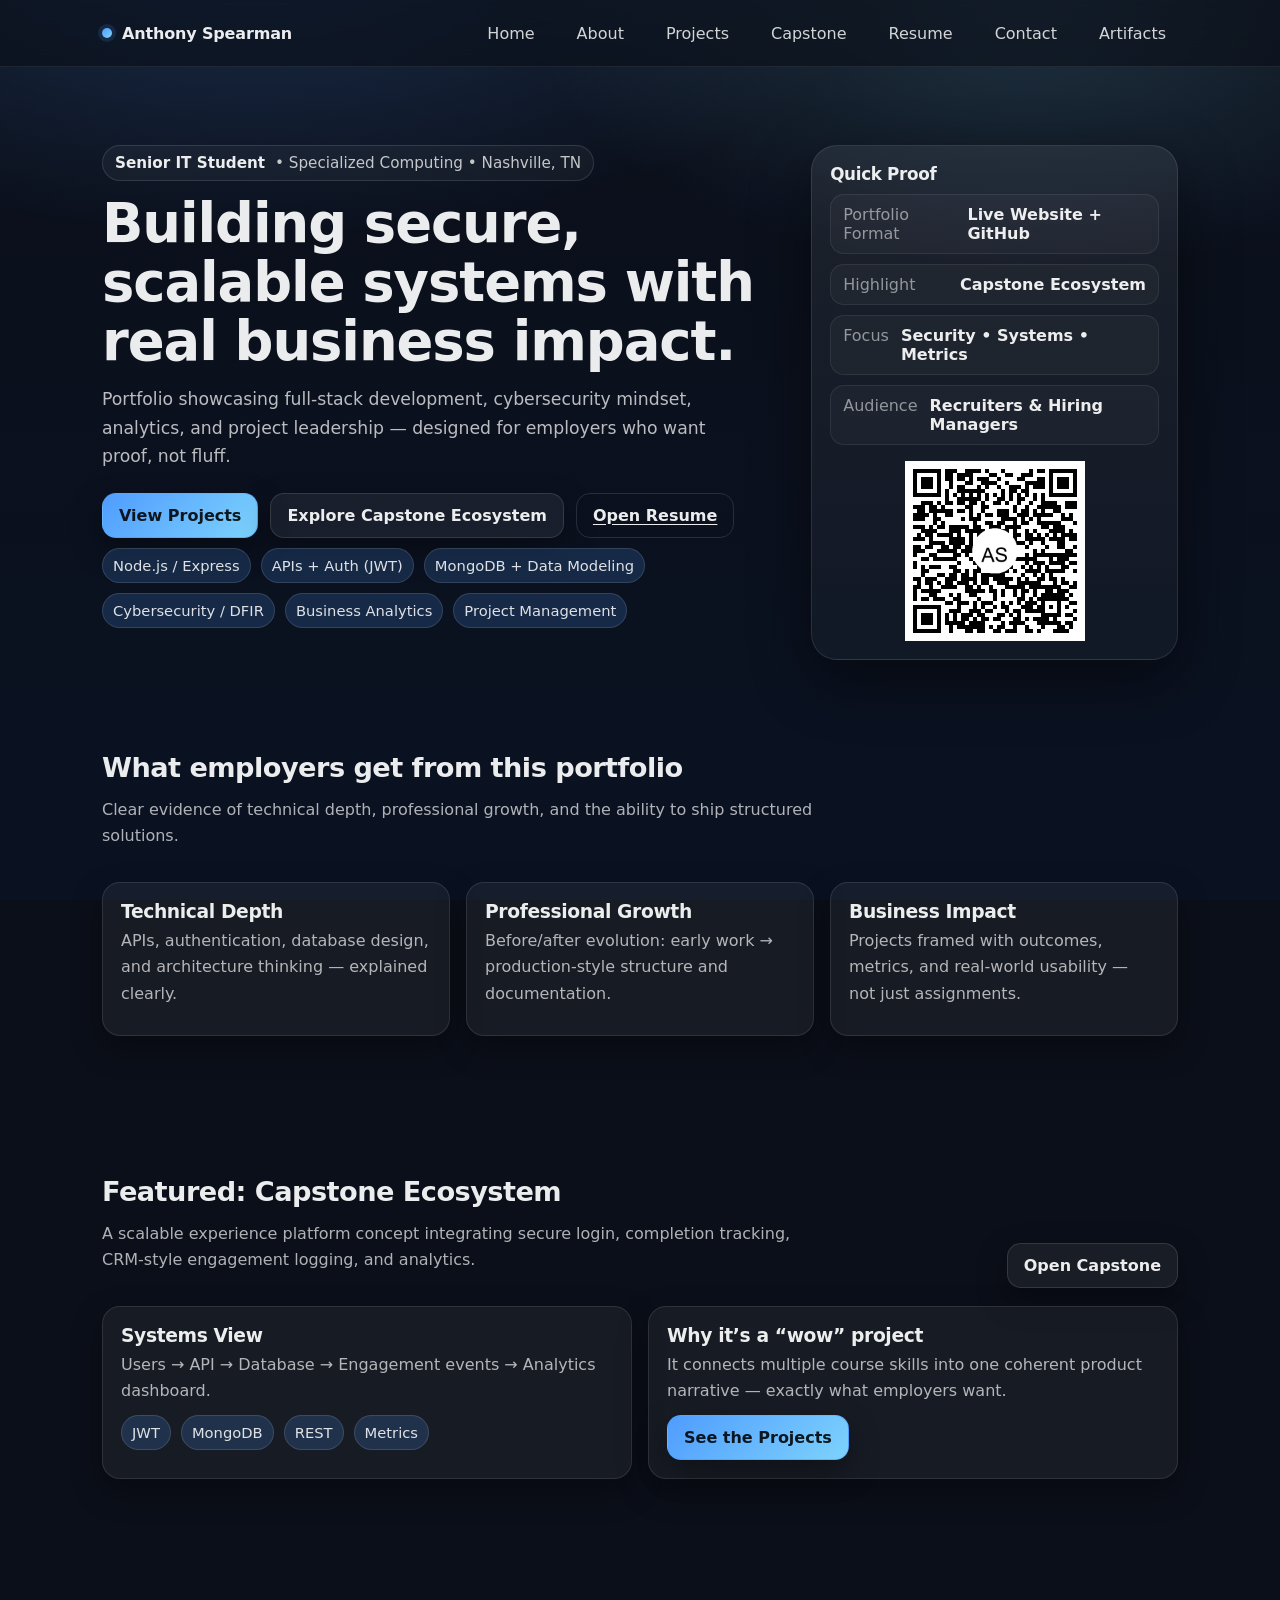
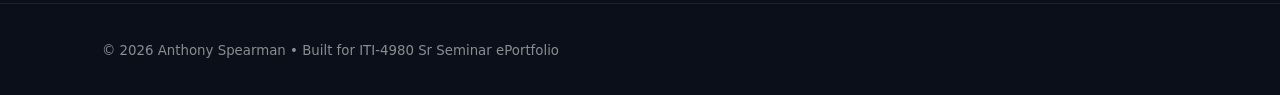
==== commit ec97986d: "Add branded QR code" ====
--- a/index.html
+++ b/index.html
@@ -72,7 +72,7 @@
         <div class="meta-row"><span>Focus</span><b>Security • Systems • Metrics</b></div>
         <div class="meta-row"><span>Audience</span><b>Recruiters & Hiring Managers</b></div>
       </div>
-      <img src="assets/img/portfolio-qr.png" alt="Portfolio QR Code" width="180">
+      <img src="assets/img/portfolio-qr-branded.png" alt="Portfolio QR Code" width="180" style="display:block; margin:16px auto 0;">
     </aside>
   </div>
 </header>
@@ -109,7 +109,7 @@
       <div>
         <h2>Featured: Capstone Ecosystem</h2>
         <p>
-          A scalable scavenger experience platform concept integrating secure login,
+          A scalable experience platform concept integrating secure login,
           completion tracking, CRM-style engagement logging, and analytics.
         </p>
       </div>
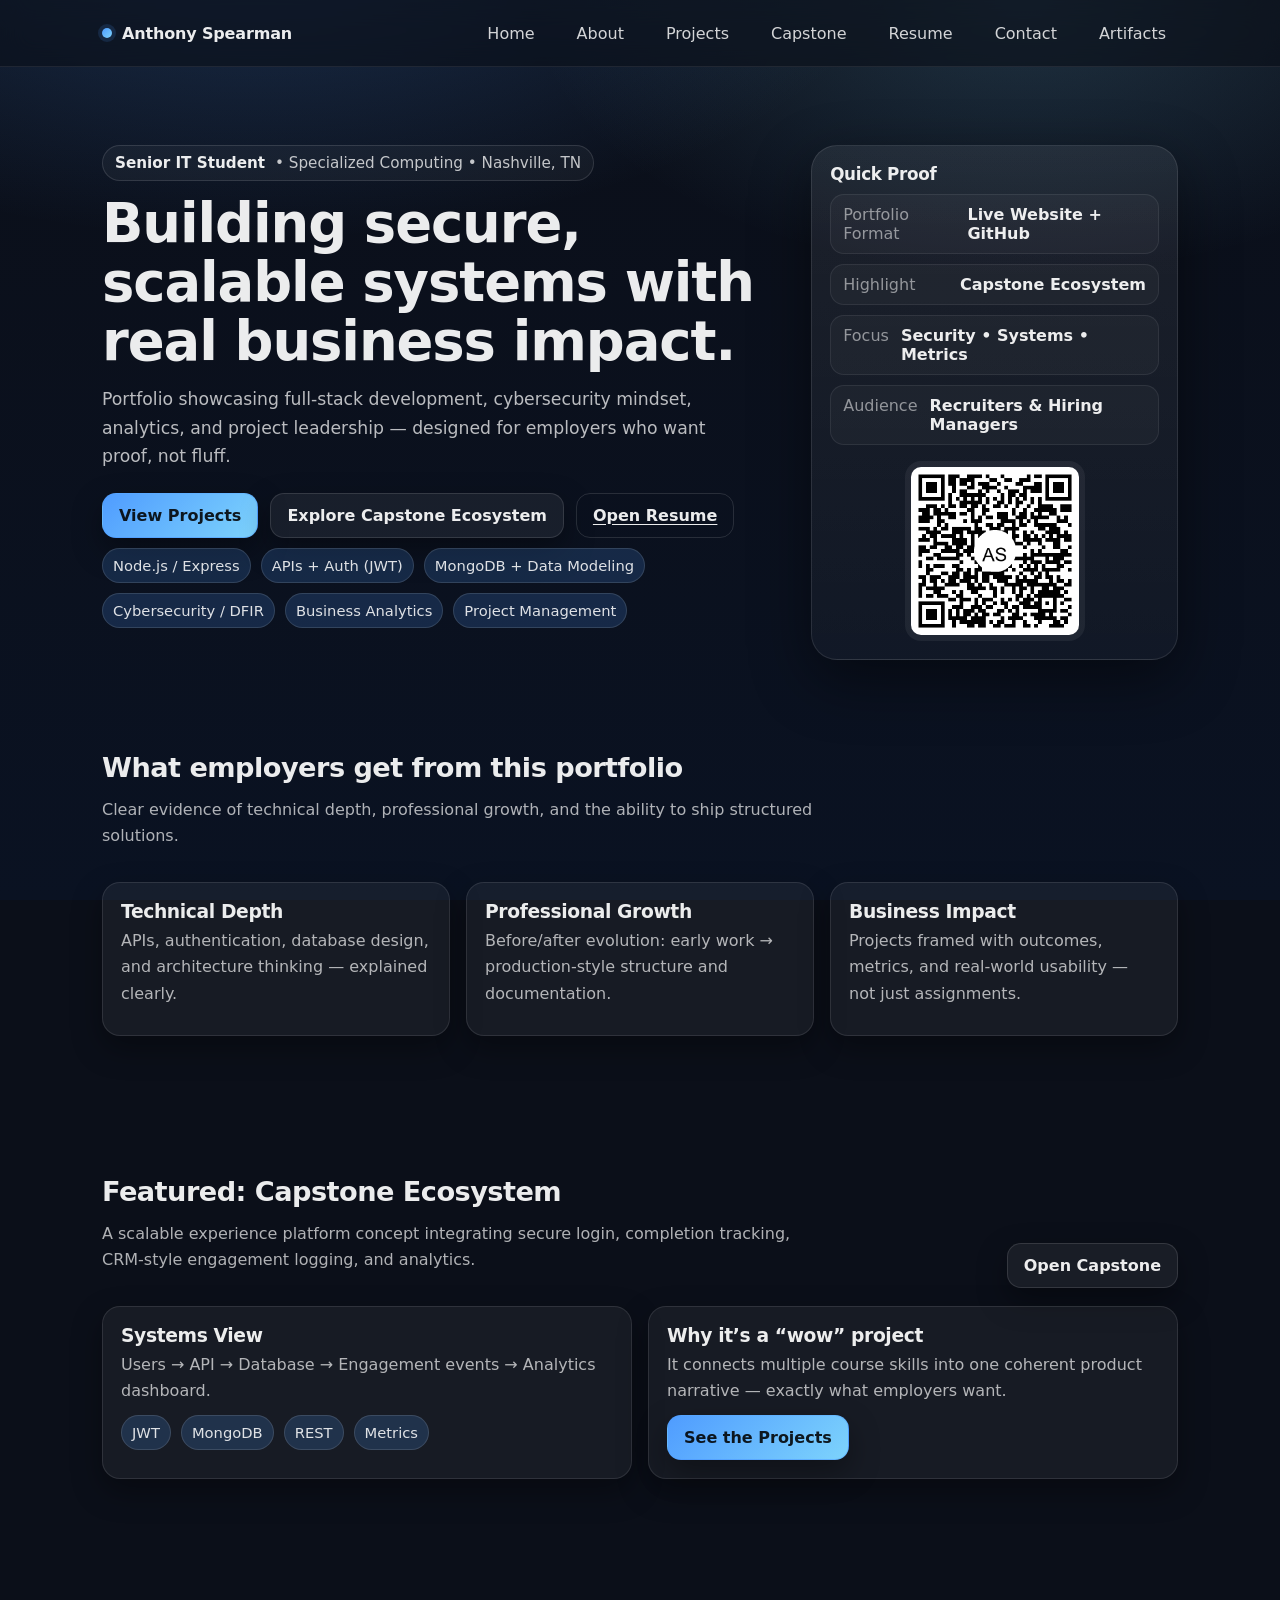
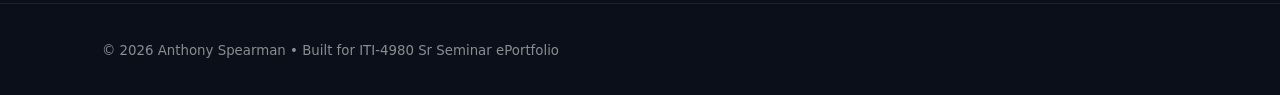
==== commit f019a570: "Add glowing presentation QR code" ====
--- a/index.html
+++ b/index.html
@@ -72,7 +72,7 @@
         <div class="meta-row"><span>Focus</span><b>Security • Systems • Metrics</b></div>
         <div class="meta-row"><span>Audience</span><b>Recruiters & Hiring Managers</b></div>
       </div>
-      <img src="assets/img/portfolio-qr-branded.png" alt="Portfolio QR Code" width="180" style="display:block; margin:16px auto 0;">
+      <img class="qr-present" src="assets/img/portfolio-qr-branded.png" alt="Portfolio QR Code" width="180">
     </aside>
   </div>
 </header>
--- a/css/styles.css
+++ b/css/styles.css
@@ -579,4 +579,28 @@
 body { background-color: var(--bg); }
 
 .arch-wrap { max-width: 100%; overflow-x: hidden; }
-.arch-svg { max-width: 100%; height: auto; }+.arch-svg { max-width: 100%; height: auto; }
+
+/* QR code presentation glow */
+
+.qr-present {
+  display: block;
+  margin: 18px auto 0;
+  border-radius: 16px;
+  padding: 6px;
+  background: rgba(255,255,255,0.06);
+  box-shadow: 0 0 0 rgba(79,156,255,0.6);
+  animation: qrGlow 2.5s ease-in-out infinite;
+}
+
+@keyframes qrGlow {
+  0% {
+    box-shadow: 0 0 0 0 rgba(79,156,255,0.6);
+  }
+  50% {
+    box-shadow: 0 0 20px 6px rgba(79,156,255,0.6);
+  }
+  100% {
+    box-shadow: 0 0 0 0 rgba(79,156,255,0.6);
+  }
+}
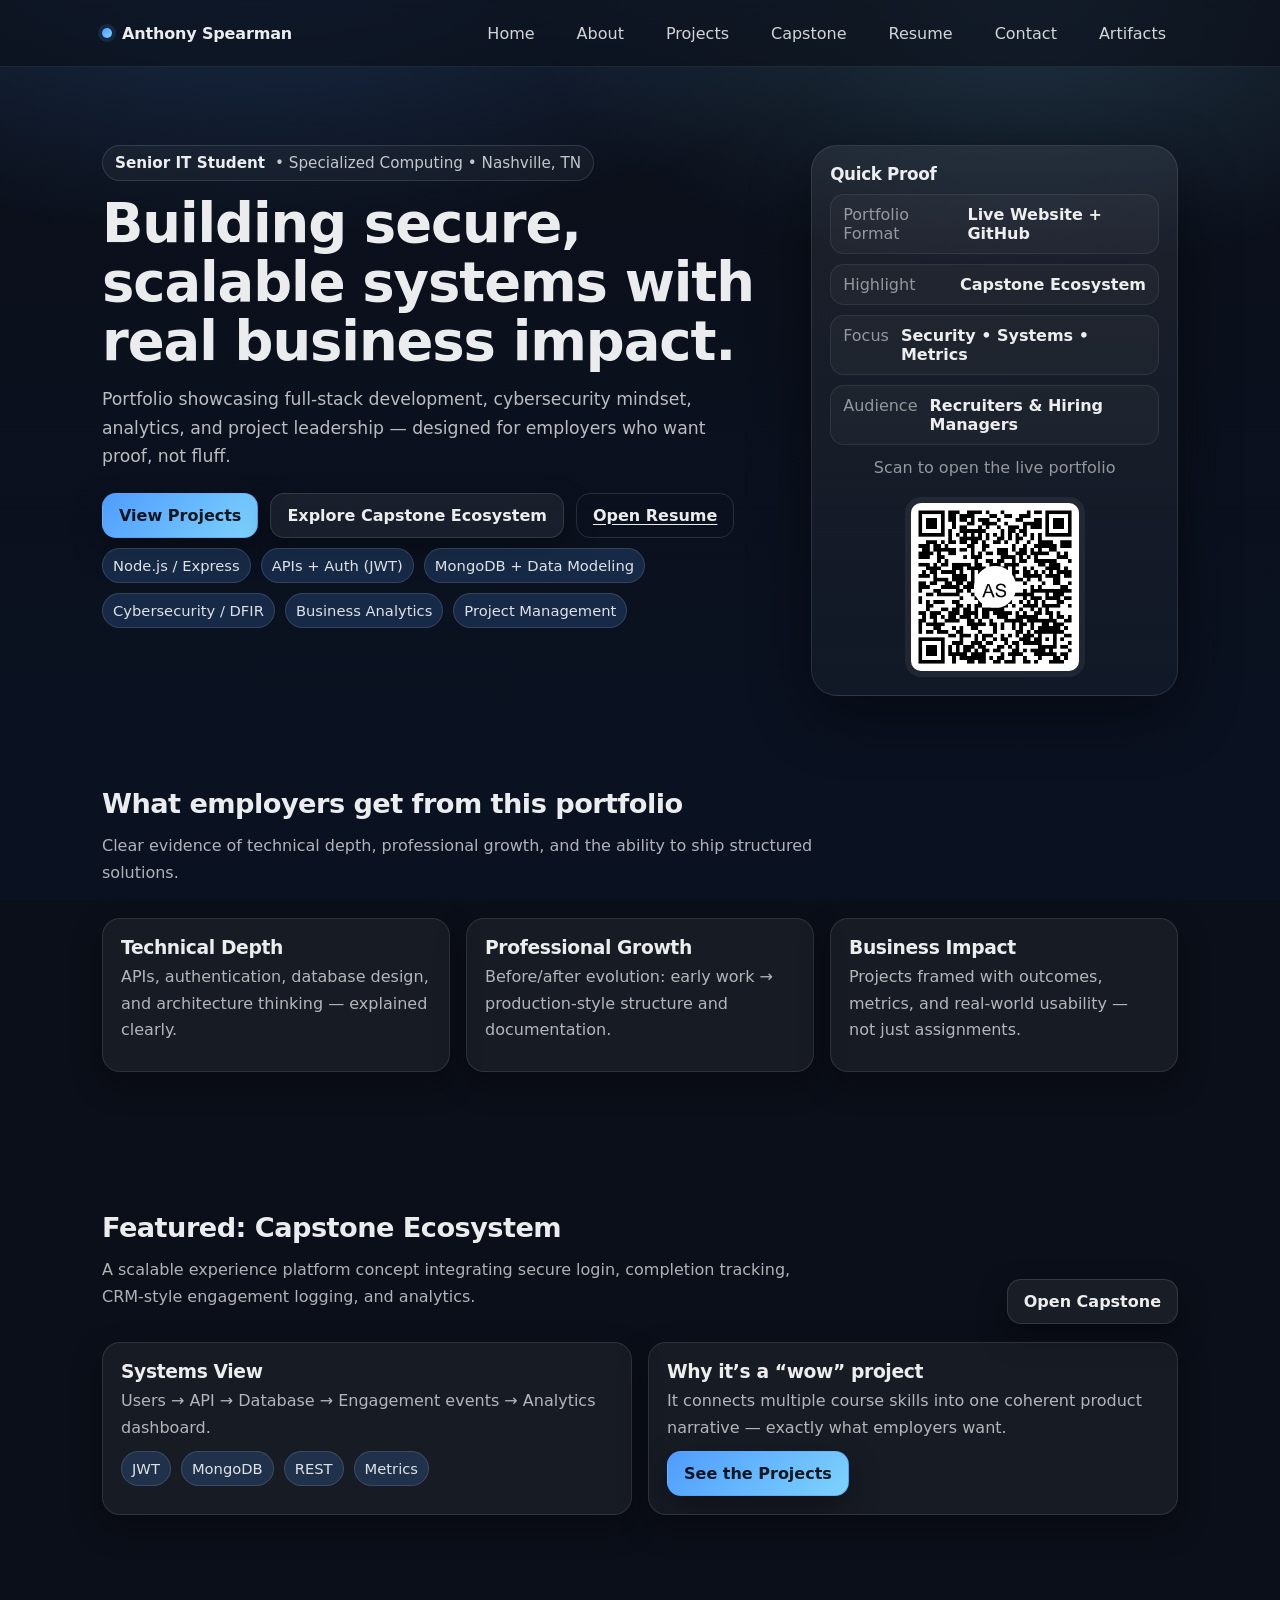
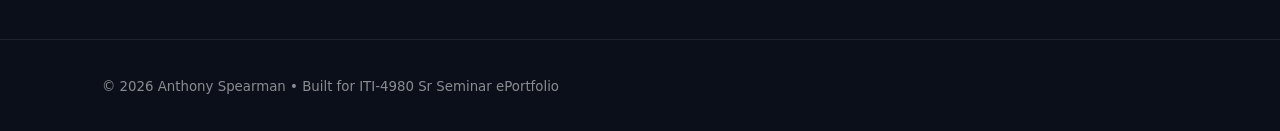
==== commit 970c794d: "Add scroll progress bar" ====
--- a/index.html
+++ b/index.html
@@ -7,6 +7,7 @@
   <link rel="stylesheet" href="css/styles.css"/>
 </head>
 <body>
+  <div class="scrollbar" aria-hidden="true"></div>
 
 <nav>
   <div class="container navwrap">
@@ -72,6 +73,9 @@
         <div class="meta-row"><span>Focus</span><b>Security • Systems • Metrics</b></div>
         <div class="meta-row"><span>Audience</span><b>Recruiters & Hiring Managers</b></div>
       </div>
+      <p style="text-align:center; margin-top:10px; opacity:.8;">
+Scan to open the live portfolio
+</p>
       <img class="qr-present" src="assets/img/portfolio-qr-branded.png" alt="Portfolio QR Code" width="180">
     </aside>
   </div>
--- a/css/styles.css
+++ b/css/styles.css
@@ -603,4 +603,69 @@
   100% {
     box-shadow: 0 0 0 0 rgba(79,156,255,0.6);
   }
+}
+
+/* ===== Apple-ish premium polish (spotlight + grain + sheen) ===== */
+
+/* Soft moving spotlight over the whole page */
+body::before{
+  content:"";
+  position: fixed;
+  inset:-30%;
+  pointer-events:none;
+  z-index:-2;
+  background:
+    radial-gradient(900px 520px at 30% 10%, rgba(255,255,255,0.08), transparent 60%),
+    radial-gradient(780px 480px at 70% 0%, rgba(255,255,255,0.06), transparent 62%),
+    radial-gradient(900px 520px at 50% 95%, rgba(255,255,255,0.05), transparent 65%);
+  filter: blur(18px);
+  animation: spotlightMove 14s ease-in-out infinite alternate;
+}
+
+@keyframes spotlightMove{
+  from{ transform: translate3d(-10px,-10px,0) scale(1); }
+  to  { transform: translate3d(14px,12px,0) scale(1.02); }
+}
+
+/* Subtle grain to make gradients look “expensive” */
+body::after{
+  content:"";
+  position: fixed;
+  inset:0;
+  pointer-events:none;
+  z-index:-1;
+  background-image: url("data:image/svg+xml,%3Csvg xmlns='http://www.w3.org/2000/svg' width='140' height='140'%3E%3Cfilter id='n'%3E%3CfeTurbulence type='fractalNoise' baseFrequency='.9' numOctaves='2' stitchTiles='stitch'/%3E%3C/filter%3E%3Crect width='140' height='140' filter='url(%23n)' opacity='.14'/%3E%3C/svg%3E");
+  opacity: .08;
+  mix-blend-mode: overlay;
+}
+
+/* Card sheen on hover */
+.card{
+  position: relative;
+  overflow: hidden;
+}
+
+.card::before{
+  content:"";
+  position:absolute;
+  inset:-40%;
+  background: linear-gradient(120deg, transparent 40%, rgba(255,255,255,0.10), transparent 60%);
+  transform: translateX(-60%) rotate(8deg);
+  transition: transform .55s ease;
+  pointer-events:none;
+}
+
+.card:hover::before{
+  transform: translateX(35%) rotate(8deg);
+}
+/* ===== Scroll progress bar ===== */
+.scrollbar{
+  position: fixed;
+  top: 0;
+  left: 0;
+  height: 3px;
+  width: 0%;
+  z-index: 9999;
+  background: linear-gradient(90deg, var(--accent), var(--accent2));
+  box-shadow: 0 0 14px color-mix(in srgb, var(--accent) 55%, transparent);
 }
